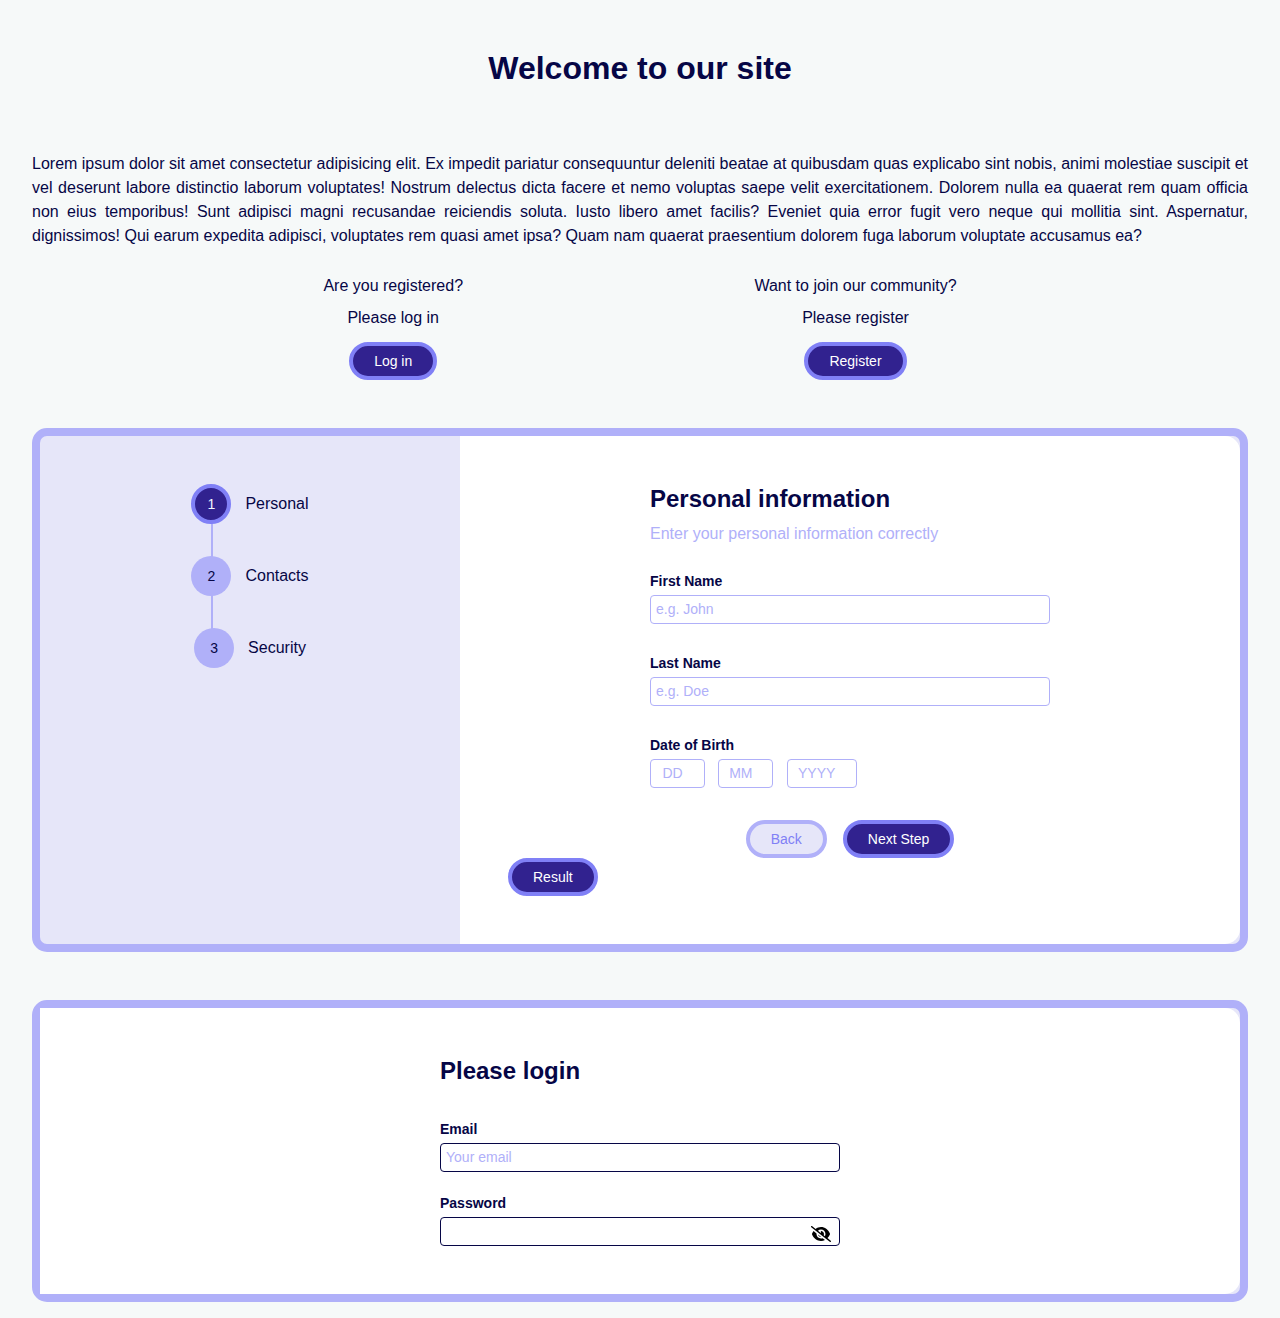
==== index.html @ 08c7d193 "feat : add login form" ====
<!DOCTYPE html>
<html lang="en">
	<head>
		<meta charset="UTF-8" />
		<meta
			name="viewport"
			content="width=device-width, initial-scale=1.0" />
		<title>Multi-step form</title>
		<link
			rel="stylesheet"
			href="./style.css" />
	</head>
	<body>
		<section class="start-page">
			<div class="container container__start">
				<h1 class="start__title">Welcome to our site</h1>
				<div class="start__description">
					<p>
						Lorem ipsum dolor sit amet consectetur adipisicing elit.
						Ex impedit pariatur consequuntur deleniti beatae at
						quibusdam quas explicabo sint nobis, animi molestiae
						suscipit et vel deserunt labore distinctio laborum
						voluptates! Nostrum delectus dicta facere et nemo
						voluptas saepe velit exercitationem. Dolorem nulla ea
						quaerat rem quam officia non eius temporibus! Sunt
						adipisci magni recusandae reiciendis soluta. Iusto
						libero amet facilis? Eveniet quia error fugit vero neque
						qui mollitia sint. Aspernatur, dignissimos! Qui earum
						expedita adipisci, voluptates rem quasi amet ipsa? Quam
						nam quaerat praesentium dolorem fuga laborum voluptate
						accusamus ea?
					</p>
				</div>

				<div class="start__buttons-group">
					<div class="sign-in">
						<div>Are you registered?</div>
						<div>Please log in</div>
						<button type="button">Log in</button>
					</div>
					<div class="registration">
						<div>Want to join our community?</div>
						<div>Please register</div>
						<button type="button">Register</button>
					</div>
				</div>
			</div>
		</section>
		<div class="modal registration">
			<div
				id="page"
				class="site">
				<div class="container registration__container">
					<div class="form-box">
						<div class="progress">
							<ul class="progress-steps">
								<li class="step active">
									<span>1</span>
									<p>Personal <br /><span></span></p>
								</li>
								<li class="step">
									<span>2</span>
									<p>Contacts <br /><span></span></p>
								</li>
								<li class="step">
									<span>3</span>
									<p>Security<br /><span></span></p>
								</li>
							</ul>
						</div>
						<form action="va.html" class="reg-form">
							<div class="form-one form-step active">
								<h2>Personal information</h2>
								<p>Enter your personal information correctly</p>
								<div class="form-group">
									<label for="">First Name</label>
									<input
										type="text"
										name="firstNameInput"
										pattern="[a-zA-Z]*"
										placeholder="e.g. John"
										required />
								</div>
								<div class="form-group">
									<label for="">Last Name</label>
									<input
										type="text"
										name="lastNameInput"
										pattern="[a-zA-Z]*"
										placeholder="e.g. Doe"
										required />
								</div>
								<div class="birth form-group">
									<label for="">Date of Birth</label>
									<div class="groupping">
										<input
											type="number"
											name="day"
											min="0"
											max="31"
											placeholder="DD"
											required />
										<input
											type="number"
											name="month"
											min="0"
											max="12"
											placeholder="MM"
											required />
										<input
											type="number"
											name="year"
											min="0"
											max="2024"
											placeholder="YYYY"
											required />
									</div>
								</div>
							</div>

							<div class="form-two form-step">
								<h2>Contacts</h2>
								<div class="form-group">
									<label for="">Phone</label>
									<input
										type="tel"
										placeholder="+xxx xxxxxxxxx"
										data-val="true"
										name="telInput"
										data-pattern="[+][0-9]{3} [0-9]{2}[0-9]{3}[0-9]{4}"
										data-required="Valid format +XXX XXXXXXXXX"
										data-error-label="telErrorLabel" />
									<span
										class="error"
										id="telErrorLabel"></span>
								</div>

								<div class="form-group">
									<label for="">City</label>
									<input
										type="text"
										name="cityInput"
										pattern="[a-zA-Z]*"
										placeholder="City"
										required />
								</div>
								<div class="form-group">
									<label for="">Country</label>
									<select
										name="countryInput"
										id="country"
										required>
										<option value="">Please select</option>
										<option value="Ukraine">Ukraine</option>
										<option value="Ukraine">USA</option>
										<option value="Ukraine">
											Greate Britain
										</option>
										<option value="Ukraine">France</option>
										<option value="Ukraine">Italy</option>
										<option value="Ukraine">Spain</option>
									</select>
								</div>
							</div>

							<div class="form-three form-step">
								<h2>Security</h2>
								<div class="form-group">
									<label for="">Email</label>
									<input
										type="email"
										name="emailInput"
										data-val="true"
										data-pattern="^[\w-\.]+@([\w-]+\.)+[\w-]{2,4}$"
										placeholder="Your email"
										data-error-label="emailErrorLabel"
										data-required="Valid format xxx@xxx.xxx"
										requred />
									<span
										class="error"
										id="emailErrorLabel"></span>
								</div>
								<div class="form-group">
									<label for="">Username</label>
									<input
										type="text"
										name="usernamedInput"
										placeholder="Username"
										required />
								</div>
								<div class="form-group">
									<label for="">Password</label>
									<input
										type="password"
										class="password-input"
										name="password"
										data-pattern="(?=.*\d)(?=.*[a-z])(?=.*[A-Z]).{8,}"
										data-val="true"
										data-required="Must contain at least one  number and one uppercase and lowercase letter, and at least 8 or more characters"
										id="password"
										autocomplete="off"
										data-error-label="passwordErrorLabel" />
									<img
										class="eye hidden"
										id="eye"
										src="./img/eye.svg"
										alt="hide password" />
									<img
										class="eye-slash"
										id="eye-slash"
										src="./img/eye-slash.svg"
										alt="show password" />
									<span
										class="error"
										id="passwordErrorLabel"></span>
								</div>
								<div class="form-group">
									<label for="">Confirm Password</label>
									<input
										type="password"
										class="password-input"
										name="passwordConfirm"
										id="passwordConfirm"
										data-val="true"
										data-required="Enter your password"
										data-confirm="password"
										autocomplete="off"
										data-error-label="passwordConfirmErrorLabel" />
									<img
										class="eye hidden"
										id="eye"
										src="./img/eye.svg"
										alt="hide password" />
									<img
										class="eye-slash"
										id="eye-slash"
										src="./img/eye-slash.svg"
										alt="show password" />
									<span
										class="error"
										id="passwordConfirmErrorLabel"></span>
								</div>
								<div class="checkbox form-group">
									<input
										type="checkbox"
										name="acceptedInput"
										required />
									<label for=""
										>Accept terms and conditions</label
									>
								</div>
							</div>

							<div class="btn-group">
								<button
									type="button"
									class="btn btn-prev"
									disabled>
									Back
								</button>
								<button
									type="button"
									class="btn btn-next">
									Next Step
								</button>
								<button
									type="submit"
									class="btn btn-submit">
									Submit
								</button>
							</div>
							<button
								type="button"
								class="result">
								Result
							</button>
						</form>
					</div>
				</div>
			</div>
		</div>

		<div class="modal sign-in">
			<div
				id="login"
				class="site">
				<div class="container login__container">
					<div class="form-box">
						<form action="" class="login-form">
							<div class="form__content">
								<h2>Please login</h2>
								<div class="form-group">
									<label for="">Email</label>
									<input
										type="email"
										name="emailInput"
										data-val="true"
										data-pattern="^[\w-\.]+@([\w-]+\.)+[\w-]{2,4}$"
										placeholder="Your email"
										data-error-label="emailErrorLabel2"
										data-required="Valid format xxx@xxx.xxx"
										requred />
									<span
										class="error"
										id="emailErrorLabel2"></span>
								</div>
								<div class="form-group">
									<label for="">Password</label>
									<input
										type="password"
										class="password-input"
										name="password"
										data-pattern="(?=.*\d)(?=.*[a-z])(?=.*[A-Z]).{8,}"
										data-val="true"
										data-required="Must contain at least one  number and one uppercase and lowercase letter, and at least 8 or more characters"
										id="password2"
										autocomplete="off"
										data-error-label="passwordErrorLabel2" />
									<img
										class="eye hidden"
										id="eye"
										src="./img/eye.svg"
										alt="hide password" />
									<img
										class="eye-slash"
										id="eye-slash"
										src="./img/eye-slash.svg"
										alt="show password" />
									<span
										class="error"
										id="passwordErrorLabel2"></span>
								</div>
							</div>
						</form>
					</div>
				</div>
			</div>
		</div>

		<script
			type="module"
			src="./js//main.js"></script>
		<!-- <script
			type="module"
			src="./js/data.js"></script> -->
	</body>
</html>
---- style.css ----
:root {
	--main-color: rgb(49, 34, 143);
	--secondary-color: rgb(128, 128, 246);
	--light-color: rgb(230, 230, 249);
	--lighter-color: rgb(176, 176, 249);
	--dark-color: rgb(6, 6, 70);
	--bg-main-color: rgb(246, 249, 249);

	--font-smaller: 14px;
	--font-bigger: 20px;
}

* {
	margin: 0;
	padding: 0;
	box-sizing: border-box;
}

*,
::before,
::after {
	box-sizing: border-box;
}

html {
	scroll-behavior: smooth;
}

body {
	font-size: 16px;
	font-weight: 400;
	line-height: 1;
	color: var(--dark-color);
	background: var(--bg-main-color);
	font-family: Arial, Helvetica, sans-serif;
}

a {
	text-decoration: none;
}

ul {
	list-style: none;
}

h1,
h2,
h3 {
	font-weight: 700;
	line-height: 1.25;
	margin: 0 0 0.5em 0;
}

img {
	max-width: 100%;
	vertical-align: middle;
}

.container {
	max-width: 100%;
	margin: 0 auto;
	padding: 0 2em;
	margin-top: 3em;
}

.start__description {
	margin-bottom: 30px;
	line-height: 1.5;
}

.start__description p {
	text-align: justify;
}

.start__buttons-group {
	display: flex;
	justify-content: space-evenly;
}

.start__buttons-group > div {
	display: flex;
	flex-direction: column;
	align-items: center;
	gap: 1em;
}

/* start-page */

h1 {
	text-align: center;
	margin-bottom: 2em;
}

.form-box {
	display: flex;
	flex-direction: column;
	border: 8px solid var(--lighter-color);
	border-radius: 15px;
	background: var(--light-color);
}

/* progress */

.form-box .progress {
	position: relative;
	padding: 4em 2em 0;
}

.progress-steps {
	display: flex;
	align-items: center;
	justify-content: center;
	gap: 2em;
}

.step {
	position: relative;
	display: flex;
	align-items: center;
	margin-bottom: 2em;
}

.step > span {
	position: relative;
	width: 40px;
	height: 40px;
	font-size: var(--font-smaller);
	display: flex;
	align-items: center;
	justify-content: center;
	margin-right: 1em;
	border-radius: 50%;
	background: var(--lighter-color);
	z-index: 1;
}

.step.active > span {
	color: aliceblue;
	background: var(--main-color);
	border: 4px solid var(--secondary-color);
}

.progress ul li p {
	position: absolute;
	top: -2em;
	font-size: 12px;
}

/* form */

form {
	width: 100%;
	padding: 3em 1em;
	background: white;
	border-radius: 30px 30px 15px 15px;
}

.form-group {
    position: relative;
}

form > div {
	max-width: 400px;
	margin: 0 auto;
}

form > div p {
	color: var(--lighter-color);
	margin-bottom: 2em;
}

.reg-form > div > div:not(.checkbox) {
	display: flex;
	flex-direction: column;
	margin-bottom: 2em;
}

form:where(input.select) {
	height: 40px;
	padding: 0 1em;
	border-radius: 7px;
	outline-color: var(--secondary-color);
	border: 1px solid var(--lighter-color);
	background: transparent;
}

form input {
	border-radius: 4px;
	border: 1px solid var(--lighter-color);
	padding: 6px 0 6px 5px;
   
}

form label {
	font-size: var(--font-smaller);
	margin-bottom: 0.5em;
	font-weight: 600;
}

form .groupping {
	display: flex;
}

form .groupping input {
	max-width: 70px;
	text-align: center;
	margin-right: 1em;
}

form .checkbox input {
	height: auto;
}

.reg-form > div:not(.btn-group) {
	display: none;
	animation: fadeIn 0.6s cubic-bezier(0.39, 0.575, 0.565, 1) both;
}

.error {
    position: absolute;
    top: 59px;    
    right: 0;
    color: rgb(227, 84, 84);
	font-size: 12px;
}

.eye, .eye-slash {
  position: absolute;
  padding: 4px;
  right: 5px;
  top: 26px;
  width: 28px;
}

.hidden {
  display: none;
}

@keyframes fadeIn {
	0% {
		opacity: 0;
		transform: translateY(10%);
	}
	100% {
		opacity: 1;
		transform: translateY(0);
	}
}

.reg-form > div.active {
	display: block;
}

input:valid {
	border: 1px solid var(--dark-color);
}

/* input:invalid {
	border: 2px solid rgb(227, 84, 84);
} */

input:not(:placeholder-shown):invalid {
       border: 1px solid red;
   }

/* => Buttons */

.btn-group {
	display: flex;
	justify-content: center;
	flex-wrap: wrap;
	gap: 1em;
	margin-top: 2em;
}

.btn-group [class*='btn-'],
button {
	background: var(--main-color);
	color: white;
	padding: 0.5em 1.5em;
	border: 4px solid var(--secondary-color);
	border-radius: 30px;
	cursor: pointer;
	transition: 0.3s;
	font-size: var(--font-smaller);
}

.btn-group [class*='btn-']:disabled {
	background: var(--light-color);
	color: var(--secondary-color);
	border-color: var(--lighter-color);
	cursor: text;
}

.btn-group [class*='btn-']:hover:not(:disabled) {
	background: var(--dark-color);
	border-color: var(--lighter-color);
}

.btn-submit,
.form-three.active ~ .btn-group .btn-next {
	display: none;
}

.form-three.active ~ .btn-group .btn-submit {
	display: block;
}

::placeholder {
	color: var(--lighter-color);
	font-size: var(--font-smaller);
}

/* login */

.login__container {
	margin-bottom: 1em;
}

.login-form > .form__content {
	display: flex;
	flex-direction: column;
	gap: 1.5em;
	
}

.form-group {
	display: flex;
	flex-direction: column;
	
}

@media screen and (min-width: 768px) {
	.form-box {
		flex-direction: row;
	}
	.form-box .progress {
		flex: 1 0 35%;
		min-width: 300px;
		padding: 3em;
	}
	.progress-steps {
		flex-direction: column;
		gap: 0;
	}

	.progress ul li p {
		position: relative;
		top: auto;
		font-size: inherit;
	}
	.progress-steps li:not(:last-child)::before {
		content: '';
		position: absolute;
		left: 20px;
		top: 30px;
		width: 2px;
		height: 65px;
		background: var(--lighter-color);
	}
	form {
		padding: 3em;
		border-radius: 0 15px 15px 0;
	}
    
}
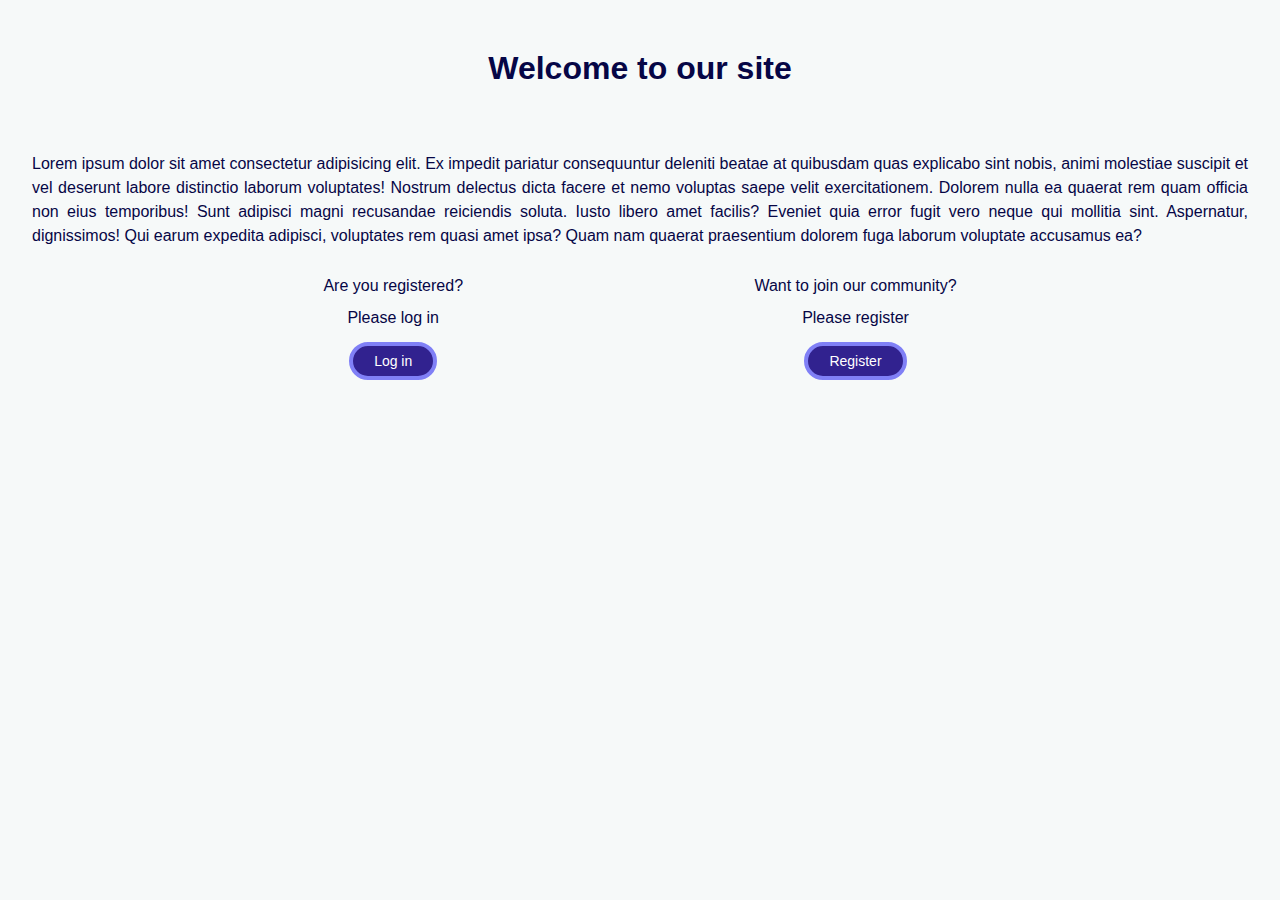
==== commit 154097e0: "feat : add registration, login modals" ====
--- a/index.html
+++ b/index.html
@@ -33,25 +33,30 @@
 				</div>
 
 				<div class="start__buttons-group">
-					<div class="sign-in">
+					<div class="login">
 						<div>Are you registered?</div>
 						<div>Please log in</div>
-						<button type="button">Log in</button>
+						<button class="btn" type="button" id="login-btn">Log in</button>
 					</div>
 					<div class="registration">
 						<div>Want to join our community?</div>
 						<div>Please register</div>
-						<button type="button">Register</button>
+						<button class="btn" type="button" id="register-btn"
+						>Register</button>
 					</div>
 				</div>
 			</div>
 		</section>
-		<div class="modal registration">
+		<div class="modal-overlay modal-overlay__hidden" id="registration-overlay">
 			<div
 				id="page"
 				class="site">
 				<div class="container registration__container">
 					<div class="form-box">
+						<button class="close-btn close-registration">
+							<span class="close-btn__line"></span>
+							<span class="close-btn__line"></span>
+						</button>
 						<div class="progress">
 							<ul class="progress-steps">
 								<li class="step active">
@@ -271,7 +276,7 @@
 							</div>
 							<button
 								type="button"
-								class="result">
+								class="result hidden">
 								Result
 							</button>
 						</form>
@@ -280,12 +285,16 @@
 			</div>
 		</div>
 
-		<div class="modal sign-in">
+		<div class="modal-overlay  modal-overlay__hidden" id="login-overlay">
 			<div
 				id="login"
 				class="site">
 				<div class="container login__container">
 					<div class="form-box">
+						<button class="close-btn close-login">
+							<span class="close-btn__line"></span>
+							<span class="close-btn__line"></span>
+						</button>
 						<form action="" class="login-form">
 							<div class="form__content">
 								<h2>Please login</h2>
@@ -339,7 +348,7 @@
 
 		<script
 			type="module"
-			src="./js//main.js"></script>
+			src="./js/main.js"></script>
 		<!-- <script
 			type="module"
 			src="./js/data.js"></script> -->
--- a/style.css
+++ b/style.css
@@ -97,6 +97,7 @@
 	border: 8px solid var(--lighter-color);
 	border-radius: 15px;
 	background: var(--light-color);
+	position: relative;
 }
 
 /* progress */
@@ -154,6 +155,39 @@
 	background: white;
 	border-radius: 30px 30px 15px 15px;
 }
+
+.close-btn {
+	width: 30px;
+	height: 30px;
+	border-radius: 50%;
+	border: 1px solid var(--dark-color);
+	position: absolute;
+	top: 30px;
+	right: 30px;
+	display: flex;
+	justify-content: center;
+	align-items: center;
+	background: transparent;
+	cursor: pointer;
+}
+
+.close-btn__line {
+	width: 20px;
+	height: 2px;
+	background-color: var(--dark-color);
+	position: absolute;
+	
+}
+
+.close-btn__line:nth-child(1) {
+transform: rotate(45deg);
+}
+
+.close-btn__line:nth-child(2) {
+transform: rotate(-45deg);
+}
+
+
 
 .form-group {
     position: relative;
@@ -232,9 +266,7 @@
   width: 28px;
 }
 
-.hidden {
-  display: none;
-}
+
 
 @keyframes fadeIn {
 	0% {
@@ -274,7 +306,7 @@
 }
 
 .btn-group [class*='btn-'],
-button {
+.btn {
 	background: var(--main-color);
 	color: white;
 	padding: 0.5em 1.5em;
@@ -364,3 +396,28 @@
 	}
     
 }
+
+.hidden {
+  display: none;
+}
+
+
+.modal-overlay {
+	position: fixed;
+	top: 0;
+	left: 0;
+	bottom: 0;
+	right: 0;
+	background: rgba(0, 0, 0, 0.7);
+	visibility: visible;
+	opacity: 1;
+	transition: .5s;
+	display: flex;
+	align-items: center;
+	justify-content: center;
+}
+
+.modal-overlay__hidden {
+	opacity: 0;
+	visibility: hidden;
+}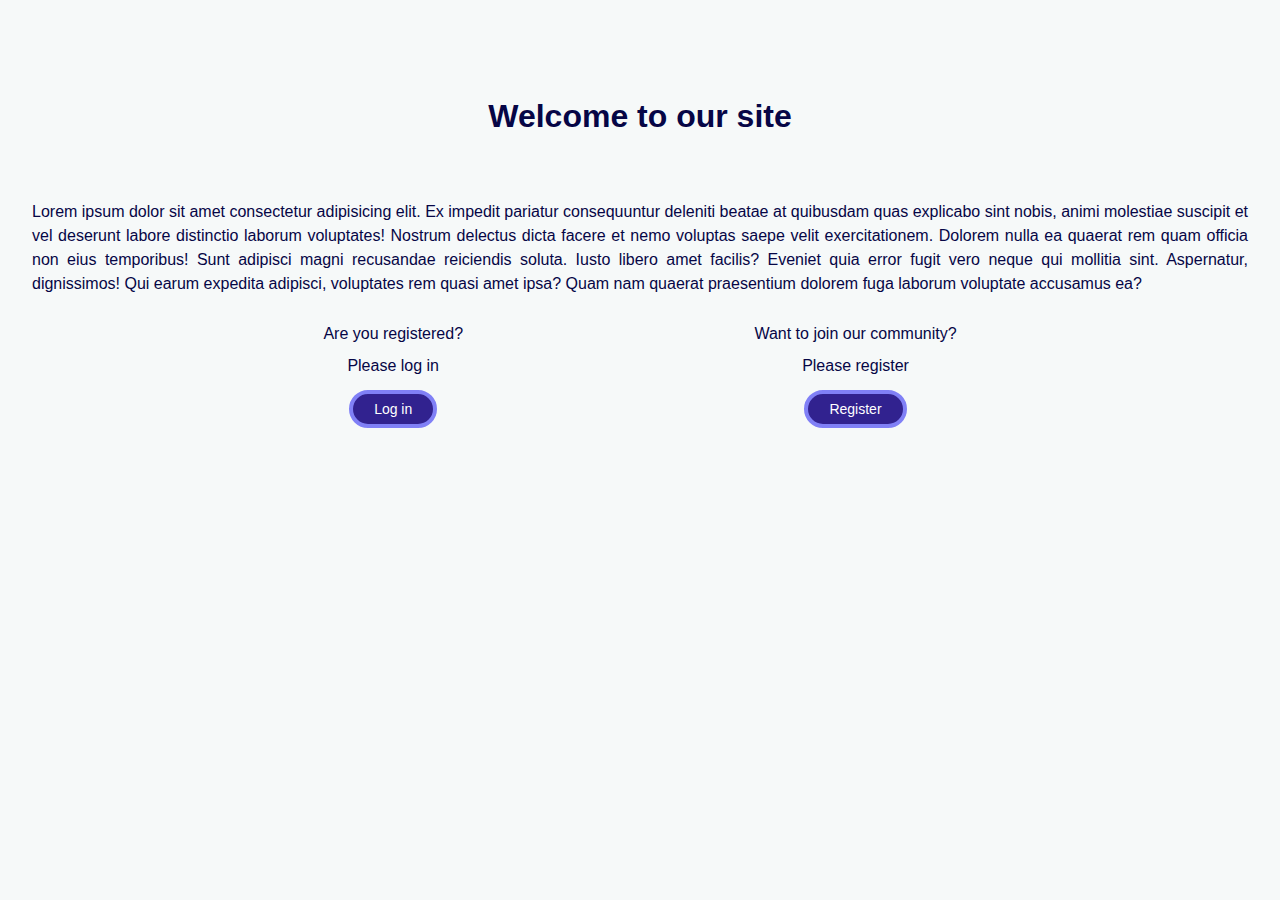
==== commit 772d0fbb: "fix : fix pages rendering" ====
--- a/index.html
+++ b/index.html
@@ -73,7 +73,7 @@
 								</li>
 							</ul>
 						</div>
-						<form action="va.html" class="reg-form">
+						<form  class="reg-form">
 							<div class="form-one form-step active">
 								<h2>Personal information</h2>
 								<p>Enter your personal information correctly</p>
@@ -129,11 +129,11 @@
 									<label for="">Phone</label>
 									<input
 										type="tel"
-										placeholder="+xxx xxxxxxxxx"
+										placeholder="+xxxxxxxxxxxx"
 										data-val="true"
 										name="telInput"
-										data-pattern="[+][0-9]{3} [0-9]{2}[0-9]{3}[0-9]{4}"
-										data-required="Valid format +XXX XXXXXXXXX"
+										data-pattern="[+][0-9]{3}[0-9]{2}[0-9]{3}[0-9]{4}"
+										data-required="Valid format +XXXXXXXXXXXX"
 										data-error-label="telErrorLabel" />
 									<span
 										class="error"
@@ -145,7 +145,7 @@
 									<input
 										type="text"
 										name="cityInput"
-										pattern="[a-zA-Z]*"
+										pattern="[a-zA-Zа-яА-Я]*"
 										placeholder="City"
 										required />
 								</div>
@@ -176,6 +176,8 @@
 										type="email"
 										name="emailInput"
 										data-val="true"
+										id="email"
+										class="email"
 										data-pattern="^[\w-\.]+@([\w-]+\.)+[\w-]{2,4}$"
 										placeholder="Your email"
 										data-error-label="emailErrorLabel"
@@ -190,6 +192,8 @@
 									<input
 										type="text"
 										name="usernamedInput"
+										id="username"
+										class="username"
 										placeholder="Username"
 										required />
 								</div>
@@ -199,9 +203,9 @@
 										type="password"
 										class="password-input"
 										name="password"
-										data-pattern="(?=.*\d)(?=.*[a-z])(?=.*[A-Z]).{8,}"
-										data-val="true"
-										data-required="Must contain at least one  number and one uppercase and lowercase letter, and at least 8 or more characters"
+										data-pattern="(?=.*\d)(?=.*[a-z])(?=.*[A-Z]).{4,}"
+										data-val="true"
+										data-required="Must contain at least one  number and one uppercase and lowercase letter, and at least 4 or more characters"
 										id="password"
 										autocomplete="off"
 										data-error-label="passwordErrorLabel" />
--- a/style.css
+++ b/style.css
@@ -59,9 +59,10 @@
 .container {
 	max-width: 100%;
 	margin: 0 auto;
-	padding: 0 2em;
-	margin-top: 3em;
-}
+	padding: 0 2em;	
+}
+
+
 
 .start__description {
 	margin-bottom: 30px;
@@ -89,6 +90,7 @@
 h1 {
 	text-align: center;
 	margin-bottom: 2em;
+	margin-top: 3em;
 }
 
 .form-box {
